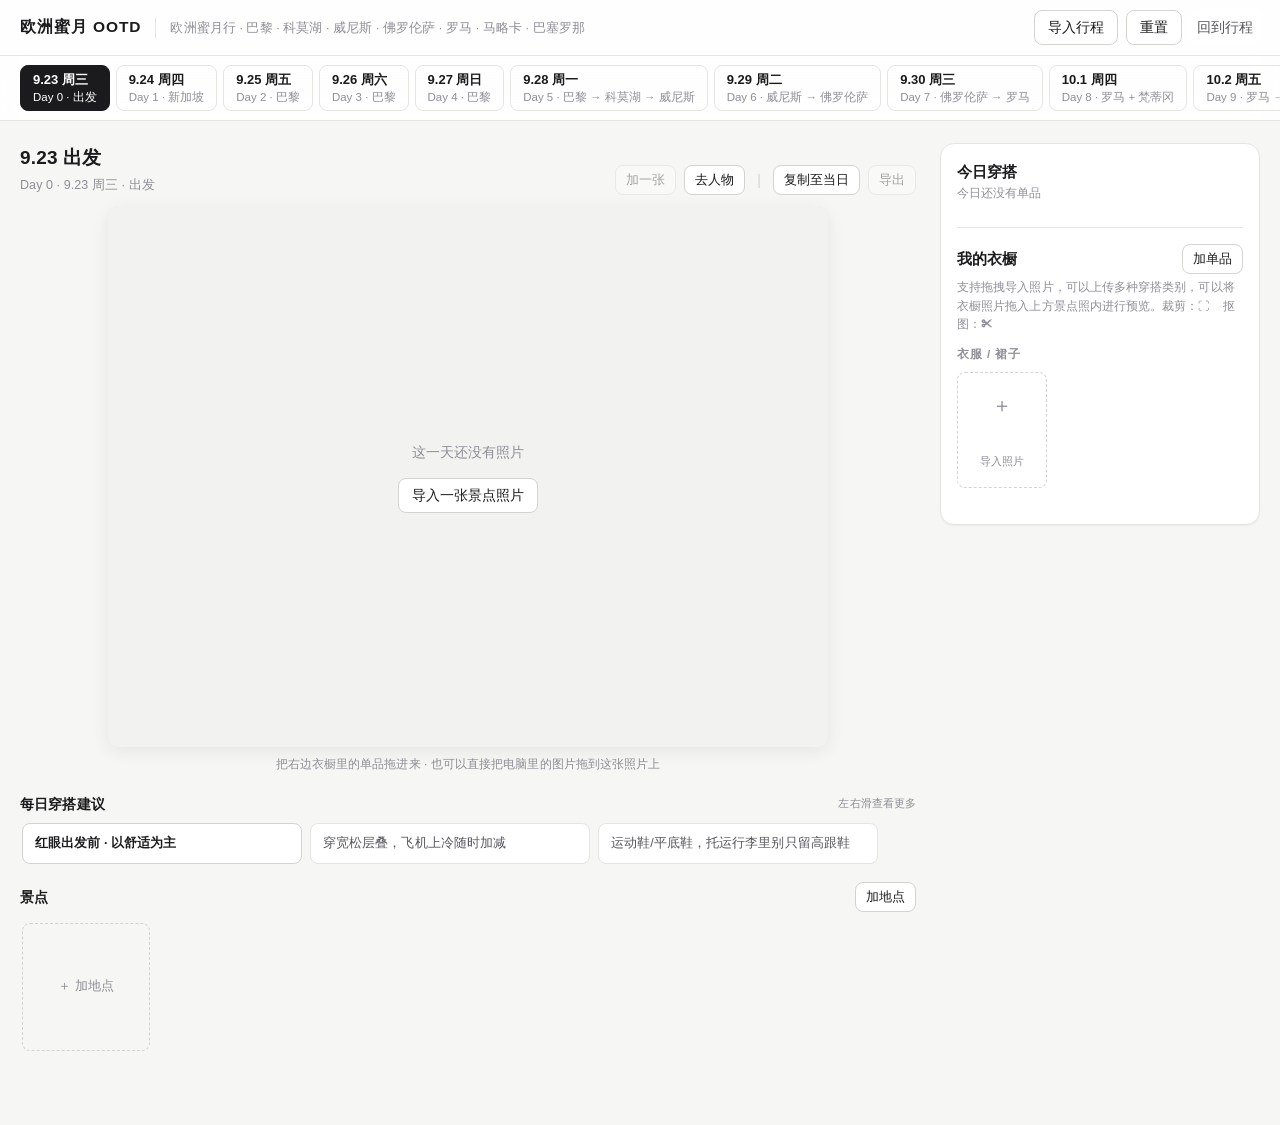
==== trip/dress/index.html @ 1215854f "去掉景点卡片「自己的图」文案 Co-authored-by: Cursor <cursoragent@cursor.com>" ====
<!DOCTYPE html>
<html lang="zh-CN">
<head>
<meta charset="UTF-8" />
<meta name="viewport" content="width=device-width, initial-scale=1.0, viewport-fit=cover" />
<title>欧洲蜜月 OOTD · 把衣服搭到景点照片上</title>
<meta name="description" content="欧洲蜜月行程 OOTD：把衣橱单品拖到景点照片上预览成片，支持裁剪与抠图。" />
<!-- ?v= 是给浏览器看的版本号：改了样式或脚本就把它 +1，免得用户拿到缓存里的旧文件 -->
<link rel="stylesheet" href="styles.css?v=50" />
</head>
<body class="has-fixed-chrome">

<header class="topbar">
  <a class="brand" href="../">
    <span class="brand-text">欧洲蜜月 OOTD</span>
  </a>
  <p class="brand-sub" id="trip-title">欧洲蜜月行</p>
  <div class="top-actions">
    <button class="btn" id="btn-import" type="button">导入行程</button>
    <button class="btn" id="btn-reset" type="button">重置</button>
    <a class="btn btn-link" href="../">回到行程</a>
  </div>
</header>

<nav class="daystrip" id="daystrip" aria-label="选择日期"></nav>
<div class="day-weather" id="day-weather" hidden aria-live="polite"></div>

<main class="workbench">
  <!-- 手机端占位：主图 fixed 后把「每日穿搭建议」及以下顶到正确起点 -->
  <div class="stage-spacer" id="stage-spacer" aria-hidden="true"></div>

  <section class="stage-panel">
    <div class="stage-head">
      <div>
        <h2 id="stage-title">选一张景点照片</h2>
        <p class="stage-sub" id="stage-sub"></p>
      </div>
      <div class="stage-head-btns">
        <div class="stage-btn-group" aria-label="背景照片">
          <button class="btn btn-sm" id="btn-replace-bg" type="button">换背景</button>
          <button class="btn btn-sm" id="btn-desperson" type="button" title="对今日全部景点照片粗略去人物">去人物</button>
          <button class="btn btn-sm" id="btn-restore-bg" type="button" hidden>恢复原图</button>
        </div>
        <span class="stage-btn-sep" role="separator" aria-hidden="true">|</span>
        <div class="stage-btn-group" aria-label="穿搭与导出">
          <button class="btn btn-sm" id="btn-copy-day" type="button" title="把当前照片上的单品位置，复制到今日其余景点">复制至当日</button>
          <button class="btn btn-sm" id="btn-export" type="button">导出</button>
        </div>
      </div>
    </div>

    <div class="stage-wrap">
      <div class="stage" id="stage" tabindex="0">
        <img class="stage-bg" id="stage-bg" alt="景点照片" />
        <div class="stage-empty" id="stage-empty">
          <p id="stage-empty-t">这一天还没有照片</p>
          <button class="btn" id="btn-empty-add" type="button">导入一张景点照片</button>
        </div>
      </div>
      <p class="stage-hint" id="stage-hint">把右边衣橱里的单品拖进来 · 也可以直接把电脑里的图片拖到这张照片上</p>
    </div>

    <div class="layerbar" id="layerbar" hidden></div>
  </section>

  <section class="rail-panel">
    <div class="outfit-rail" id="outfit-rail" hidden>
      <div class="rail-head">
        <h3>每日穿搭建议</h3>
        <span class="outfit-rail-hint">左右滑查看更多</span>
      </div>
      <div class="outfit-tip-track" id="outfit-tip"></div>
    </div>
    <div class="rail">
      <div class="rail-head">
        <h3>景点</h3>
        <button class="btn btn-sm" id="btn-add-spot" type="button">加地点</button>
      </div>
      <div class="rail-track" id="spot-rail"></div>
    </div>
  </section>

  <!-- ---------------------------------------------------------- 右：衣橱 -->
  <aside class="wardrobe">
    <div class="wd-head">
      <h3>今日穿搭</h3>
    </div>
    <div class="daylook" id="day-summary"></div>

    <div class="wd-head wd-head-2">
      <h3>我的衣橱</h3>
      <button class="btn btn-sm" id="btn-add-piece" type="button">加单品</button>
    </div>
    <p class="wd-note">支持拖拽导入照片，可以上传多种穿搭类别，可以将衣橱照片拖入上方景点照内进行预览。裁剪：⛶　抠图：✂</p>
    <div class="wd-cats" id="wd-cats"></div>
  </aside>

</main>

<!-- 通用弹窗 -->
<div class="modal" id="modal" hidden>
  <div class="modal-card" id="modal-card"></div>
</div>

<!-- 拖拽时跟随手指的影子 -->
<img class="dragghost" id="dragghost" alt="" hidden />

<div class="toast" id="toast" hidden></div>

<input type="file" id="filepick" accept="image/*" multiple hidden />

<script src="../data/trip-data.js?v=6"></script>
<script src="app.js?v=51"></script>
</body>
</html>
---- trip/dress/styles.css ----
/* ===================================================================
   欧洲蜜月 OOTD —— 极简：中性灰白、细线条、照片当主角
   =================================================================== */

:root {
  --bg: #f6f6f4;
  --surface: #ffffff;
  --surface-2: #f2f2f0;
  --surface-3: #e8e8e5;

  --ink: #1b1b1d;
  --ink-2: #56565c;
  --ink-3: #8e8e96;

  --line: #e4e4e1;
  --line-2: #d3d3cf;

  --accent: #1b1b1d;          /* 主按钮就用深墨色，不另加彩色 */
  --focus: #4a6c8c;           /* 拖放落点提示 */
  --focus-soft: #eaf0f5;
  --danger: #a8483c;

  --r: 10px;
  --r-sm: 8px;
  --r-lg: 14px;

  --sh-1: 0 1px 2px rgba(20, 20, 20, .05);
  --sh-2: 0 4px 18px rgba(20, 20, 20, .07);

  --sans: -apple-system, BlinkMacSystemFont, "PingFang SC", "HarmonyOS Sans SC",
          "Noto Sans SC", "Source Han Sans SC", "Microsoft YaHei",
          "Helvetica Neue", Arial, sans-serif;

  --topbar-h: 56px;
}

* { box-sizing: border-box; }

html, body { height: 100%; }

body {
  margin: 0;
  color: var(--ink);
  font-family: var(--sans);
  font-size: 15px;
  line-height: 1.6;
  letter-spacing: .005em;
  -webkit-font-smoothing: antialiased;
  background: var(--bg);
  overscroll-behavior-y: none;
}

/* 下面好几个块自带 display，会盖掉浏览器给 hidden 的 display:none */
[hidden] { display: none !important; }

img { max-width: 100%; display: block; }

/* 图片默认可以被浏览器自己拖走，那会打断我们自己的拖拽，这里全部关掉 */
.piece img, .dl-item img, .spot-thumb, .stage-bg, .layer img, .dragghost, .ap-thumbs img {
  -webkit-user-drag: none;
  user-select: none;
}
/* iOS 长按图片会弹「存储图片」菜单，把长按拖拽打断 */
.piece, .dl-item, .spot, .layer {
  user-select: none;
  -webkit-touch-callout: none;
}
h2, h3, h4 { margin: 0; font-weight: 600; letter-spacing: .01em; }
p { margin: 0; }

/* ------------------------------------------------------------- buttons */
.btn {
  font: inherit;
  font-size: 13.5px;
  color: var(--ink);
  background: var(--surface);
  border: 1px solid var(--line-2);
  border-radius: var(--r-sm);
  padding: 6px 13px;
  cursor: pointer;
  white-space: nowrap;
  text-decoration: none;
  transition: background .14s, border-color .14s, color .14s;
}
.btn:hover { background: var(--surface-2); }
.btn:active { background: var(--surface-3); }
.btn-sm { font-size: 12.5px; padding: 4px 10px; }
.btn-go { background: var(--accent); border-color: var(--accent); color: #fff; }
.btn-go:hover { background: #313135; border-color: #313135; }
.btn-danger { color: var(--danger); }
.btn-link { border-color: transparent; color: var(--ink-2); padding-left: 6px; padding-right: 6px; }
.btn-link:hover { color: var(--ink); background: transparent; }
.btn[disabled] { opacity: .38; pointer-events: none; }

/* -------------------------------------------------------------- topbar */
.has-fixed-chrome { padding-top: var(--chrome-h, 110px); }

.topbar {
  position: fixed; top: 0; left: 0; right: 0; z-index: 40;
  height: var(--topbar-h);
  display: flex; align-items: center; gap: 14px;
  padding: 0 20px;
  background: rgba(255, 255, 255, .88);
  backdrop-filter: saturate(180%) blur(12px);
  border-bottom: 1px solid var(--line);
}
.brand { display: flex; align-items: center; gap: 7px; text-decoration: none; color: inherit; }
.brand-text { font-size: 15.5px; font-weight: 600; letter-spacing: .06em; }
.brand-sub {
  font-size: 12.5px; color: var(--ink-3);
  border-left: 1px solid var(--line); padding-left: 14px;
  overflow: hidden; text-overflow: ellipsis; white-space: nowrap;
}
.top-actions { margin-left: auto; display: flex; gap: 8px; align-items: center; }

/* ------------------------------------------------------------ daystrip */
.daystrip {
  position: fixed;
  top: var(--topbar-h);
  left: 0; right: 0;
  z-index: 30;
  display: flex; gap: 6px;
  padding: 9px 20px;
  overflow-x: auto;
  background: rgba(255, 255, 255, .9);
  backdrop-filter: blur(12px);
  border-bottom: 1px solid var(--line);
  scrollbar-width: thin;
}

.day-weather {
  position: fixed;
  top: calc(var(--topbar-h) + var(--daystrip-h, 52px));
  left: 0; right: 0;
  z-index: 29;
  display: flex;
  align-items: center;
  flex-wrap: wrap;
  gap: 6px 10px;
  padding: 6px 20px;
  font-size: 12.5px;
  color: var(--ink-2);
  background: rgba(246, 246, 244, .96);
  backdrop-filter: blur(10px);
  border-bottom: 1px solid var(--line);
}
.dwx-icon { font-size: 1.05rem; line-height: 1; }
.dwx-main b { color: var(--ink); font-weight: 700; }
.dwx-tag {
  font-size: 10.5px;
  font-weight: 600;
  letter-spacing: .04em;
  color: var(--ink-3);
  border: 1px solid var(--line);
  border-radius: 999px;
  padding: 1px 7px;
}
.dwx-hint {
  flex: 1 1 100%;
  font-size: 11.5px;
  color: var(--ink-3);
  line-height: 1.45;
}
.daychip {
  flex: none;
  font: inherit; font-size: 12.5px; line-height: 1.35;
  text-align: left; cursor: pointer;
  padding: 5px 12px;
  background: transparent;
  border: 1px solid var(--line);
  border-radius: var(--r-sm);
  color: var(--ink-2);
  transition: background .14s, border-color .14s, color .14s;
}
.daychip:hover { background: var(--surface-2); }
.daychip b { display: block; font-size: 13px; font-weight: 600; color: var(--ink); }
.daychip .dc-city { font-size: 11.5px; color: var(--ink-3); }
.daychip.on { background: var(--accent); border-color: var(--accent); color: rgba(255,255,255,.7); }
.daychip.on b, .daychip.on .dc-city { color: #fff; }
.daychip .dc-dot {
  display: inline-block; width: 5px; height: 5px; border-radius: 50%;
  background: currentColor; margin-left: 6px; vertical-align: 2px; opacity: .8;
}

/* ----------------------------------------------------------- workbench */
.workbench {
  display: grid;
  grid-template-columns: minmax(0, 1fr) 320px;
  gap: 18px 24px;
  max-width: 1360px;
  margin: 0 auto;
  padding: 22px 20px 64px;
  align-items: start;
}
.stage-spacer { display: none; }
.stage-panel { grid-column: 1; grid-row: 1; }
.rail-panel  { grid-column: 1; grid-row: 2; }
.wardrobe    { grid-column: 2; grid-row: 1 / span 2; }

/* --------------------------------------------------------------- stage */
.stage-panel, .rail-panel { min-width: 0; display: flex; flex-direction: column; gap: 12px; }

.stage-head { display: flex; align-items: flex-end; gap: 12px; flex-wrap: wrap; }
.stage-head h2 { font-size: 19px; }
.stage-sub { font-size: 12.5px; color: var(--ink-3); margin-top: 2px; }
.stage-head-btns {
  margin-left: auto;
  display: flex;
  align-items: center;
  gap: 10px;
  flex-wrap: wrap;
}
.stage-btn-group {
  display: flex;
  align-items: center;
  flex-wrap: wrap;
  gap: 8px;
}
.stage-btn-sep {
  color: var(--line-2);
  font-size: 14px;
  font-weight: 300;
  line-height: 1;
  user-select: none;
  padding: 0 2px;
}

.stage-wrap { display: flex; flex-direction: column; gap: 8px; }

.stage {
  /* --ar 由 JS 按照片真实比例设置，宽高同时受 --maxh 和容器宽度约束，
     这样 object-fit: cover 不会裁掉画面，导出的图和看到的一模一样 */
  --ar: 1.3333;
  --maxh: 60vh;
  position: relative;
  width: calc(var(--maxh) * var(--ar));
  max-width: 100%;
  aspect-ratio: var(--ar);
  margin: 0 auto;
  background: var(--surface-3);
  border-radius: var(--r);
  box-shadow: var(--sh-2);
  overflow: hidden;
  touch-action: pan-x pan-y;
  outline: none;
}
.stage.drop-on { box-shadow: 0 0 0 2px var(--focus), var(--sh-2); }
.stage-bg { width: 100%; height: 100%; object-fit: cover; user-select: none; -webkit-user-drag: none; }
.stage-empty {
  position: absolute; inset: 0;
  display: flex; flex-direction: column; align-items: center; justify-content: center; gap: 14px;
  color: var(--ink-3); font-size: 14px; text-align: center; padding: 20px;
  background: var(--surface-2);
}
.stage-hint { font-size: 12px; color: var(--ink-3); text-align: center; }

.outfit-rail { display: flex; flex-direction: column; gap: 6px; }
.outfit-rail-hint {
  margin-left: auto;
  font-size: 11px;
  font-weight: 500;
  color: var(--ink-3);
}
.outfit-tip-track {
  display: flex;
  gap: 8px;
  overflow-x: auto;
  padding: 2px 2px 6px;
  scroll-snap-type: x mandatory;
  -webkit-overflow-scrolling: touch;
  scrollbar-width: thin;
}
.outfit-tip-card {
  flex: none;
  width: min(78vw, 280px);
  scroll-snap-align: start;
  margin: 0;
  padding: 10px 12px;
  background: var(--surface);
  border: 1px solid var(--line);
  border-radius: var(--r-sm);
  font-size: 12.5px;
  line-height: 1.5;
  color: var(--ink-2);
}
.outfit-tip-card p { margin: 0; }
.outfit-tip-card.is-summary {
  color: var(--ink);
  font-weight: 600;
  border-color: var(--line-2);
}
.outfit-tip-card.is-church { color: var(--danger); font-weight: 600; }

/* ------------------------------------------------------------- 图层 */
.layer {
  position: absolute;
  left: 0; top: 0;
  transform-origin: center center;
  cursor: grab;
  touch-action: none;
  filter: drop-shadow(0 8px 14px rgba(0, 0, 0, .35));
}
.layer.sel { outline: 1.5px solid #fff; outline-offset: 2px; }
.layer.dragging { cursor: grabbing; }
.layer img { width: 100%; height: auto; display: block; pointer-events: none; -webkit-user-drag: none; }
.handle {
  position: absolute;
  width: 24px; height: 24px;
  border: 1px solid var(--line-2);
  border-radius: 50%;
  background: var(--surface);
  box-shadow: 0 2px 6px rgba(0, 0, 0, .22);
  display: grid; place-items: center;
  font-size: 11px; color: var(--ink-2);
  cursor: pointer;
  touch-action: none;
}
.h-scale  { right: -12px; bottom: -12px; cursor: nwse-resize; }
.h-rotate { right: -12px; top: -12px; cursor: grab; }
.h-del    { left: -12px; top: -12px; color: var(--danger); font-size: 12px; }
.h-del:hover { background: #fdeceb; border-color: var(--danger); }

/* ------------------------------------------------------------ layerbar */
.layerbar {
  display: flex; align-items: center; gap: 10px; flex-wrap: wrap;
  padding: 9px 13px;
  background: var(--surface);
  border: 1px solid var(--line);
  border-radius: var(--r);
  box-shadow: var(--sh-1);
}
.layerbar .lb-name { font-size: 13px; font-weight: 600; margin-right: 2px; }
.layerbar .lb-group { display: flex; align-items: center; gap: 6px; font-size: 12px; color: var(--ink-3); }
.layerbar input[type=range] { width: 88px; accent-color: var(--ink); }

/* ----------------------------------------------------------- spot rail */
.rail { display: flex; flex-direction: column; gap: 9px; }
.rail-head { display: flex; align-items: center; gap: 12px; }
.rail-head h3 { font-size: 14px; }
.rail-head .btn { margin-left: auto; }
.rail-track {
  display: flex; gap: 10px; overflow-x: auto; padding: 2px 2px 10px;
  scrollbar-width: thin;
}
.spot {
  flex: none; width: 128px;
  background: var(--surface);
  border: 1px solid var(--line);
  border-radius: var(--r-sm);
  overflow: hidden;
  cursor: pointer;
  position: relative;
  transition: border-color .14s, box-shadow .14s;
}
.spot:hover { border-color: var(--line-2); box-shadow: var(--sh-1); }
.spot.on { border-color: var(--accent); box-shadow: 0 0 0 1px var(--accent); }
.spot.drop-on { border-color: var(--focus); box-shadow: 0 0 0 1px var(--focus); }
.spot-thumb { width: 100%; height: 86px; object-fit: cover; background: var(--surface-2); }
.spot-meta { padding: 6px 9px 8px; }
.spot-t {
  font-size: 12px; font-weight: 600; line-height: 1.35;
  overflow: hidden; display: -webkit-box; -webkit-line-clamp: 2; -webkit-box-orient: vertical;
}
.spot-time { font-size: 11px; color: var(--ink-3); }
.spot-badge {
  position: absolute; top: 6px; right: 6px;
  font-size: 10.5px; line-height: 17px; padding: 0 7px;
  color: #fff; background: rgba(27, 27, 29, .72); border-radius: 999px;
}
.spot-x {
  position: absolute; top: 6px; left: 6px;
  width: 20px; height: 20px; border-radius: 50%;
  border: none; background: rgba(27, 27, 29, .62); color: #fff;
  font-size: 11px; line-height: 1; cursor: pointer; display: none; padding: 0;
}
.spot-x:hover { background: var(--danger); }
.spot:hover .spot-x { display: block; }
/* 触屏没有 hover，删除按钮得一直露着 */
@media (hover: none), (max-width: 940px) { .spot-x { display: block; } }

/* 删掉照片但行程还在的地点 */
.spot.blank { border-style: dashed; }
.spot-blank {
  height: 86px;
  display: grid; place-items: center;
  background: var(--surface-2);
  color: var(--ink-3); font-size: 12px; text-align: center; line-height: 1.35;
}
.spot.blank:hover .spot-blank { color: var(--ink); }
.spot-add {
  flex: none; width: 128px; min-height: 128px;
  display: grid; place-items: center;
  border: 1px dashed var(--line-2); border-radius: var(--r-sm);
  background: transparent; color: var(--ink-3); font: inherit; font-size: 12.5px;
  line-height: 1.5; cursor: pointer;
  transition: background .14s, border-color .14s, color .14s;
}
.spot-add:hover { background: var(--surface-2); color: var(--ink-2); }
.spot-add.drop-on { border-color: var(--focus); background: var(--focus-soft); color: var(--ink-2); }
.rail-note { font-size: 11.5px; color: var(--ink-3); }

/* ------------------------------------------------------------- tipcard */
.tipcard {
  background: var(--surface);
  border: 1px solid var(--line);
  border-radius: var(--r);
  padding: 12px 15px;
  font-size: 13px;
  color: var(--ink-2);
}
.tipcard h4 { margin: 0 0 5px; font-size: 13px; color: var(--ink); }
.tipcard ul { margin: 0; padding-left: 17px; }
.tipcard li { margin: 1px 0; }

/* ------------------------------------------------------------ wardrobe */
.wardrobe {
  position: sticky; top: var(--chrome-h, 110px);
  max-height: calc(100vh - var(--chrome-h, 110px) - 16px);
  overflow-y: auto;
  background: var(--surface);
  border: 1px solid var(--line);
  border-radius: var(--r-lg);
  box-shadow: var(--sh-1);
  padding: 16px 16px 20px;
  scrollbar-width: thin;
}
.wd-head { display: flex; align-items: center; gap: 8px; }
.wd-head h3 { font-size: 15px; }
.wd-head .btn { margin-left: auto; }
.wd-head-2 { margin-top: 24px; padding-top: 16px; border-top: 1px solid var(--line); }
.wd-note { font-size: 11.5px; color: var(--ink-3); margin: 4px 0 12px; line-height: 1.6; }
.wd-note b { font-weight: 600; color: var(--ink-2); }

.cat { margin-bottom: 16px; }
.cat-head {
  display: flex; align-items: center; gap: 6px;
  font-size: 11.5px; font-weight: 600; color: var(--ink-3);
  letter-spacing: .08em; text-transform: uppercase;
  margin-bottom: 8px;
}
.cat-head .cat-del {
  margin-left: auto; border: none; background: none; font: inherit;
  font-size: 11px; letter-spacing: 0; text-transform: none;
  color: var(--ink-3); cursor: pointer; padding: 0;
}
.cat-head .cat-del:hover { color: var(--danger); }
.grid {
  display: grid;
  grid-template-columns: repeat(auto-fill, minmax(78px, 1fr));
  gap: 8px;
}
.piece {
  position: relative;
  border: 1px solid var(--line);
  border-radius: var(--r-sm);
  background: var(--surface);
  overflow: hidden;
  cursor: grab;
  touch-action: pan-y;   /* 竖滑照样翻页，长按才开始拖 */
  transition: border-color .14s, box-shadow .14s;
}
.piece:hover { border-color: var(--line-2); box-shadow: var(--sh-1); }
.piece img {
  width: 100%; height: 94px; object-fit: contain;
  background: repeating-conic-gradient(#f1f1ef 0% 25%, #fafafa 0% 50%) 50% / 14px 14px;
}
.piece-n {
  font-size: 11px; color: var(--ink-2); padding: 3px 6px 5px; line-height: 1.3;
  text-align: center; overflow: hidden; text-overflow: ellipsis; white-space: nowrap;
}
/* 四个小按钮排成 2×2，单品格子只有 78px 宽，一排放不下 */
.piece-tools {
  position: absolute; top: 4px; right: 4px;
  display: grid; grid-template-columns: repeat(2, 20px); gap: 4px;
  opacity: 0; transition: opacity .14s;
}
.piece:hover .piece-tools { opacity: 1; }
/* 触屏没有 hover，按钮得一直露着（窄屏也算，有些浏览器的 hover 判断不准） */
@media (hover: none), (max-width: 940px) { .piece-tools { opacity: 1; } }
.piece-tools button {
  width: 20px; height: 20px; border-radius: 50%; border: none; padding: 0;
  background: rgba(27, 27, 29, .62); color: #fff;
  font-size: 10.5px; line-height: 1; cursor: pointer;
}
.piece-tools button:hover { background: var(--ink); }
.piece.inday { border-color: var(--accent); box-shadow: 0 0 0 1px var(--accent); }
.piece-add {
  display: grid; place-items: center;
  min-height: 116px;
  border: 1px dashed var(--line-2); border-radius: var(--r-sm);
  background: transparent; color: var(--ink-3); font: inherit; font-size: 20px; cursor: pointer;
  transition: background .14s, color .14s;
}
.piece-add span { display: block; font-size: 11px; }
.piece-add:hover { background: var(--surface-2); color: var(--ink-2); }

.daylook { display: flex; gap: 8px; flex-wrap: wrap; }
.dl-item {
  position: relative; width: 64px;
  border: 1px solid var(--line); border-radius: var(--r-sm); overflow: hidden;
  background: var(--surface);
  cursor: grab; touch-action: pan-y;
}
.dl-item:hover { border-color: var(--line-2); }
.dl-item img { width: 100%; height: 68px; object-fit: contain; }
.dl-item .dl-x {
  position: absolute; top: 3px; right: 3px; width: 18px; height: 18px;
  border-radius: 50%; border: none; background: rgba(27, 27, 29, .62); color: #fff;
  font-size: 10px; line-height: 1; cursor: pointer; padding: 0;
}
.dl-item .dl-x:hover { background: var(--danger); }
.daylook .empty { font-size: 12px; color: var(--ink-3); }
.wd-note-tight { margin-top: -4px; margin-bottom: 10px; }

/* --------------------------------------------------------------- modal */
.modal {
  position: fixed; inset: 0; z-index: 80;
  display: grid; place-items: center;
  background: rgba(20, 20, 22, .4);
  padding: 18px;
  backdrop-filter: blur(3px);
}
.modal-card {
  width: min(540px, 100%);
  max-height: 86vh; overflow-y: auto;
  background: var(--surface);
  border-radius: var(--r-lg);
  box-shadow: 0 24px 60px rgba(0, 0, 0, .22);
  padding: 22px 24px;
}
.modal-card h3 { font-size: 17px; margin-bottom: 5px; }
.modal-card .m-note { font-size: 12.5px; color: var(--ink-3); line-height: 1.65; margin-bottom: 14px; }
.modal-card label {
  display: block; font-size: 11.5px; font-weight: 600; color: var(--ink-3);
  letter-spacing: .06em; text-transform: uppercase; margin: 14px 0 5px;
}
.modal-card input[type=text], .modal-card textarea {
  width: 100%; font: inherit; font-size: 13.5px; color: var(--ink);
  background: var(--surface); border: 1px solid var(--line-2); border-radius: var(--r-sm);
  padding: 8px 11px;
}
.modal-card input[type=text]:focus, .modal-card textarea:focus {
  outline: none; border-color: var(--ink-3);
}
.modal-card textarea { min-height: 180px; resize: vertical; line-height: 1.6; }
.modal-card pre {
  background: var(--surface-2); border-radius: var(--r-sm);
  padding: 10px 12px; font-size: 11.5px; color: var(--ink-2);
  overflow-x: auto; margin: 8px 0 0; line-height: 1.6;
}

/* ------------------------------------------------------------ 裁剪弹窗 */
.cropwrap { display: flex; justify-content: center; margin: 8px 0 2px; }
.cropbox {
  position: relative; display: inline-block; line-height: 0;
  overflow: hidden;                      /* 挡住裁剪框那个超大扩散阴影 */
  border-radius: var(--r-sm);
  background: repeating-conic-gradient(#f1f1ef 0% 25%, #fafafa 0% 50%) 50% / 16px 16px;
  touch-action: none;
}
.cropbox img {
  display: block; max-width: 100%; max-height: 46vh;
  -webkit-user-drag: none; user-select: none; -webkit-touch-callout: none;
}
.crop-rect {
  position: absolute;
  border: 1px solid #fff;
  box-shadow: 0 0 0 9999px rgba(20, 20, 22, .5);   /* 框外面自动变暗 */
  cursor: move;
  touch-action: none;
}
.cr-h {
  position: absolute; width: 20px; height: 20px;
  background: #fff; border: 1px solid var(--line-2); border-radius: 50%;
  box-shadow: 0 1px 4px rgba(0, 0, 0, .25);
  touch-action: none;
}
.cr-h[data-h=nw] { left: -10px; top: -10px; cursor: nwse-resize; }
.cr-h[data-h=ne] { right: -10px; top: -10px; cursor: nesw-resize; }
.cr-h[data-h=sw] { left: -10px; bottom: -10px; cursor: nesw-resize; }
.cr-h[data-h=se] { right: -10px; bottom: -10px; cursor: nwse-resize; }

.m-actions { display: flex; gap: 9px; margin-top: 20px; flex-wrap: wrap; }
.m-actions .spacer { margin-left: auto; }
.chiprow { display: flex; flex-wrap: wrap; gap: 7px; margin-top: 6px; }
.chiprow button {
  font: inherit; font-size: 12.5px; padding: 5px 13px; cursor: pointer;
  color: var(--ink-2);
  background: var(--surface); border: 1px solid var(--line-2); border-radius: 999px;
  transition: background .14s, border-color .14s, color .14s;
}
.chiprow button:hover { background: var(--surface-2); color: var(--ink); }
.chiprow button.on { background: var(--accent); border-color: var(--accent); color: #fff; }

.dropzone {
  margin-top: 4px;
  padding: 26px 16px;
  text-align: center;
  cursor: pointer;
  color: var(--ink-3);
  font-size: 13px;
  background: var(--surface-2);
  border: 1px dashed var(--line-2);
  border-radius: var(--r);
  transition: background .14s, border-color .14s, color .14s;
}
.dropzone:hover { border-color: var(--ink-3); color: var(--ink-2); }
.dropzone.on { border-color: var(--focus); background: var(--focus-soft); color: var(--ink-2); }
.ap-thumbs { display: flex; flex-wrap: wrap; gap: 8px; justify-content: center; margin-top: 12px; }
.ap-thumbs img {
  width: 54px; height: 64px; object-fit: contain;
  background: var(--surface); border: 1px solid var(--line); border-radius: var(--r-sm);
  cursor: pointer;
}
.ap-thumbs img:hover { border-color: var(--danger); }

/* 拖图片进衣橱时的落点提示 */
.wardrobe.drop-on { box-shadow: 0 0 0 2px var(--focus); }
.cat.drop-on { box-shadow: 0 0 0 2px var(--focus); border-radius: var(--r-sm); }

/* ------------------------------------------------------- ghost & toast */
.dragghost {
  position: fixed; z-index: 90; pointer-events: none;
  width: 86px; height: auto; opacity: .9;
  transform: translate(-50%, -50%);
  filter: drop-shadow(0 6px 12px rgba(0, 0, 0, .3));
}
.toast {
  position: fixed; left: 50%; bottom: 28px; transform: translateX(-50%);
  z-index: 95;
  background: rgba(27, 27, 29, .94); color: #fff;
  padding: 9px 18px; border-radius: 999px; font-size: 13.5px;
  box-shadow: 0 8px 24px rgba(0, 0, 0, .2);
}

/* -------------------------------------------------------------- mobile */
@media (max-width: 940px) {
  .workbench {
    display: flex;
    flex-direction: column;
    padding: 0 14px 50px;
    gap: 14px;
  }
  .stage-spacer {
    display: block;
    flex: none;
    height: var(--stage-fixed-h, 260px);
  }
  .stage-panel, .rail-panel, .wardrobe { width: 100%; }
  .wardrobe { position: static; max-height: none; }
  .brand-sub { display: none; }
  .top-actions .btn-link { display: none; }

  /* 主图 + 工具条固定；从「每日穿搭建议」起随页滚动，可被主图盖住 */
  .stage-panel {
    position: fixed;
    top: var(--chrome-h);
    left: 0;
    right: 0;
    z-index: 25;
    gap: 6px;
    margin: 0;
    padding: 6px 14px 8px;
    background: var(--bg);
    border-bottom: 1px solid var(--line);
    box-shadow: 0 6px 16px rgba(20, 20, 20, .08);
  }
  .stage { --maxh: 34vh; }
  .day-weather { padding: 6px 14px; }
  .stage-head h2 { font-size: 16px; }
  .stage-sub { display: none; }
  .stage-hint { display: none; }
  .layerbar { padding: 7px 9px; gap: 8px; }
  .stage-head-btns { gap: 8px; }
  .stage-btn-group { gap: 6px; }
  .stage-btn-sep { font-size: 12px; opacity: .85; }
  .stage-head-btns .btn-sm { font-size: 11.5px; padding: 3px 8px; }
}
@media (max-width: 560px) {
  .topbar { padding: 0 14px; gap: 10px; }
  .daystrip { padding: 8px 14px; }
  .btn { font-size: 13px; padding: 5px 11px; }
}
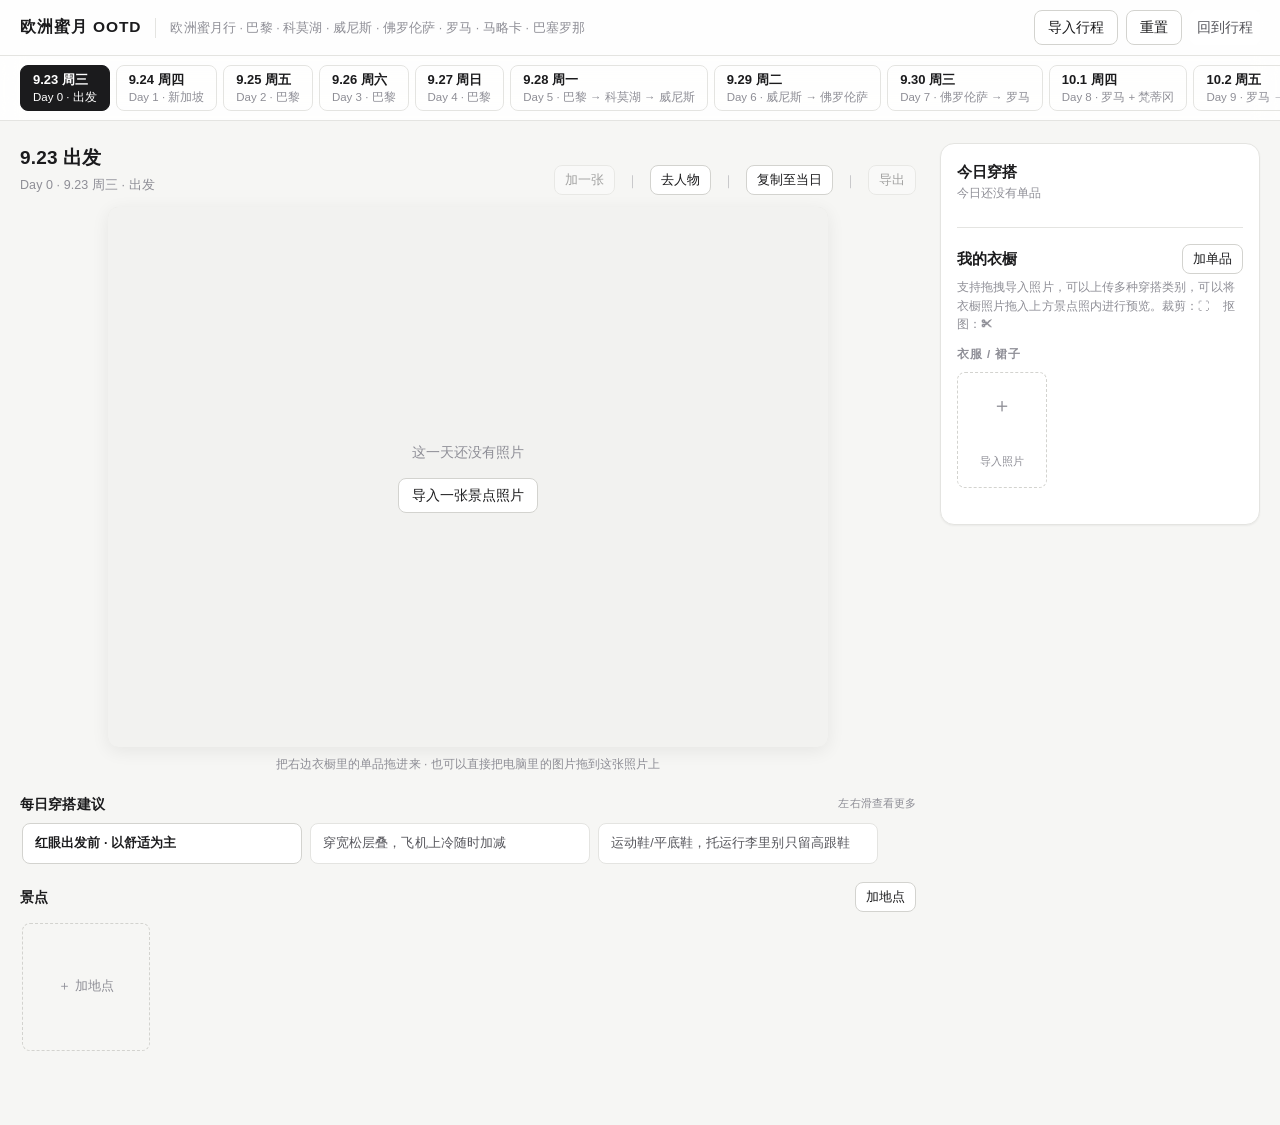
==== commit 9657056e: "主图工具栏按 换背景｜去人物组｜复制｜导出 分隔 Co-authored-by: Cursor <cursoragent@cursor.com>" ====
--- a/trip/dress/index.html
+++ b/trip/dress/index.html
@@ -36,16 +36,16 @@
         <p class="stage-sub" id="stage-sub"></p>
       </div>
       <div class="stage-head-btns">
-        <div class="stage-btn-group" aria-label="背景照片">
-          <button class="btn btn-sm" id="btn-replace-bg" type="button">换背景</button>
+        <button class="btn btn-sm" id="btn-replace-bg" type="button">换背景</button>
+        <span class="stage-btn-sep" role="separator" aria-hidden="true">｜</span>
+        <div class="stage-btn-group">
           <button class="btn btn-sm" id="btn-desperson" type="button" title="对今日全部景点照片粗略去人物">去人物</button>
           <button class="btn btn-sm" id="btn-restore-bg" type="button" hidden>恢复原图</button>
         </div>
-        <span class="stage-btn-sep" role="separator" aria-hidden="true">|</span>
-        <div class="stage-btn-group" aria-label="穿搭与导出">
-          <button class="btn btn-sm" id="btn-copy-day" type="button" title="把当前照片上的单品位置，复制到今日其余景点">复制至当日</button>
-          <button class="btn btn-sm" id="btn-export" type="button">导出</button>
-        </div>
+        <span class="stage-btn-sep" role="separator" aria-hidden="true">｜</span>
+        <button class="btn btn-sm" id="btn-copy-day" type="button" title="把当前照片上的单品位置，复制到今日其余景点">复制至当日</button>
+        <span class="stage-btn-sep" role="separator" aria-hidden="true">｜</span>
+        <button class="btn btn-sm" id="btn-export" type="button">导出</button>
       </div>
     </div>
 
@@ -110,6 +110,6 @@
 <input type="file" id="filepick" accept="image/*" multiple hidden />
 
 <script src="../data/trip-data.js?v=6"></script>
-<script src="app.js?v=51"></script>
+<script src="app.js?v=52"></script>
 </body>
 </html>
--- a/trip/dress/styles.css
+++ b/trip/dress/styles.css
@@ -214,15 +214,16 @@
   display: flex;
   align-items: center;
   flex-wrap: wrap;
-  gap: 8px;
+  gap: 6px;
 }
 .stage-btn-sep {
-  color: var(--line-2);
-  font-size: 14px;
-  font-weight: 300;
+  color: var(--ink-3);
+  font-size: 13px;
+  font-weight: 400;
   line-height: 1;
   user-select: none;
-  padding: 0 2px;
+  padding: 0 1px;
+  opacity: .55;
 }
 
 .stage-wrap { display: flex; flex-direction: column; gap: 8px; }
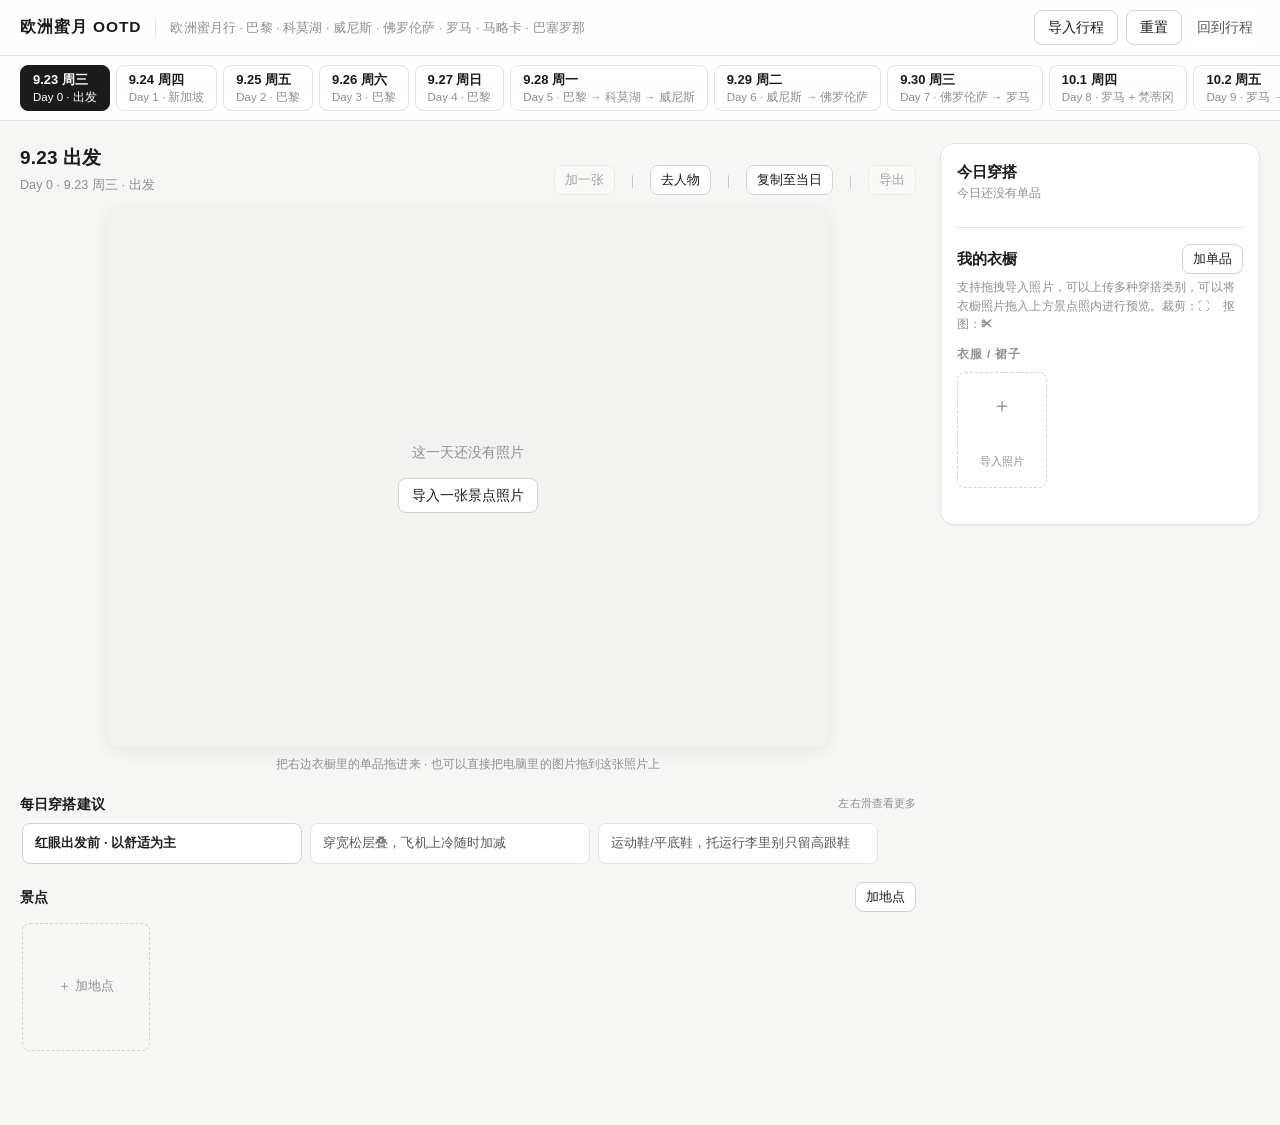
==== commit b4fbd7d7: "对齐穿搭台 styles 缓存 v52 Co-authored-by: Cursor <cursoragent@cursor.com>" ====
--- a/trip/dress/index.html
+++ b/trip/dress/index.html
@@ -6,7 +6,7 @@
 <title>欧洲蜜月 OOTD · 把衣服搭到景点照片上</title>
 <meta name="description" content="欧洲蜜月行程 OOTD：把衣橱单品拖到景点照片上预览成片，支持裁剪与抠图。" />
 <!-- ?v= 是给浏览器看的版本号：改了样式或脚本就把它 +1，免得用户拿到缓存里的旧文件 -->
-<link rel="stylesheet" href="styles.css?v=50" />
+<link rel="stylesheet" href="styles.css?v=52" />
 </head>
 <body class="has-fixed-chrome">
 
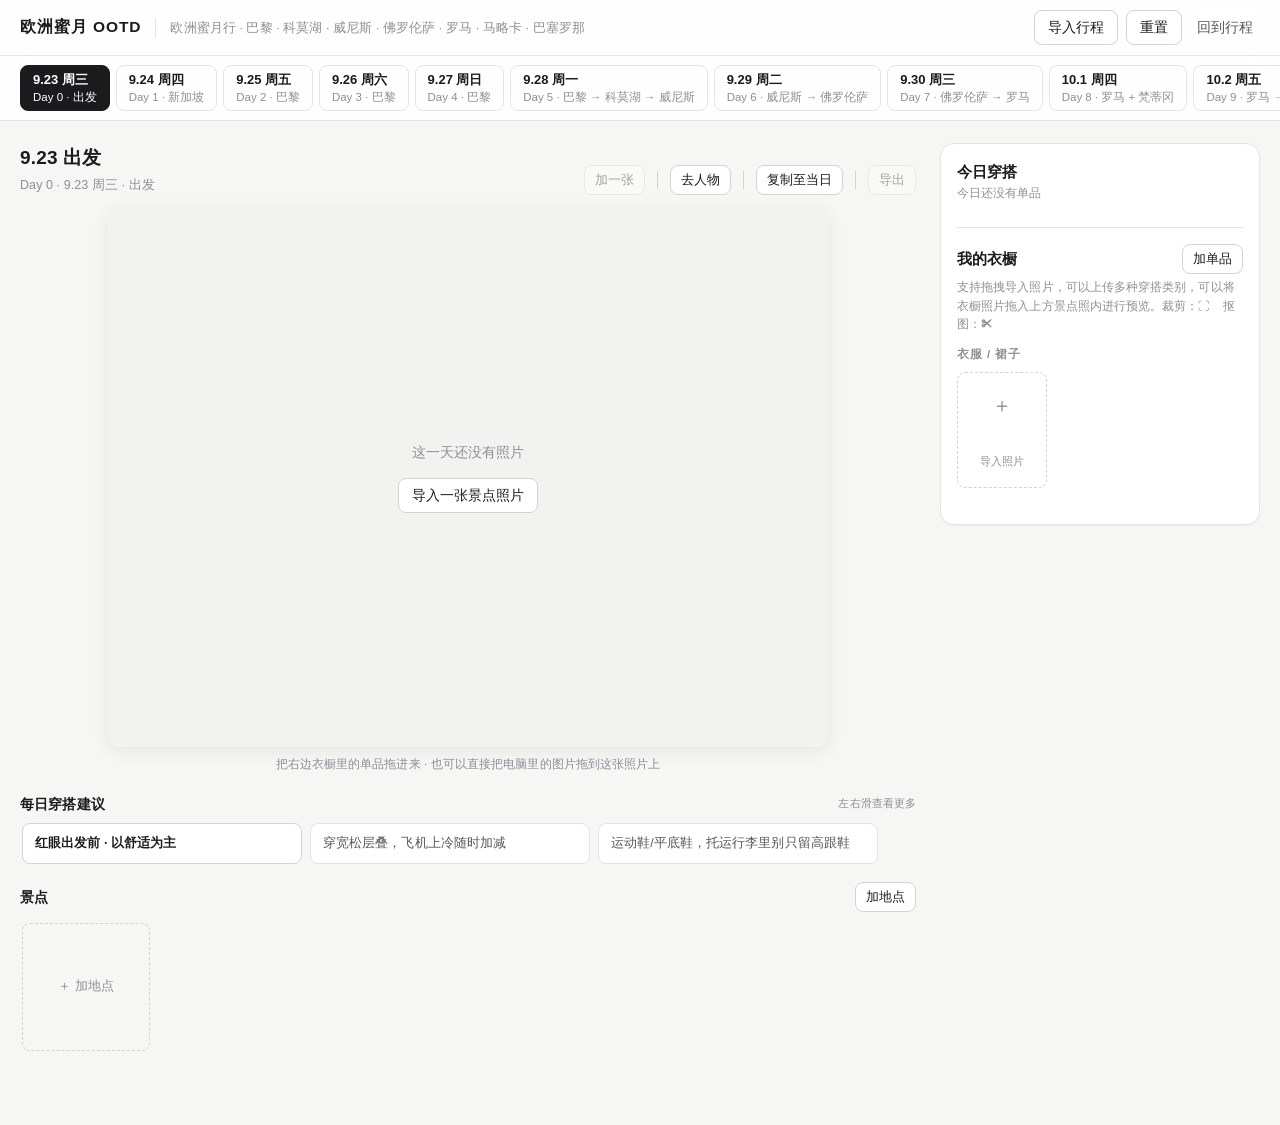
==== commit 65528171: "手机主图工具栏单行横滑，分隔改为细线并缩短文案 标题独占一行，避免按钮折成两行显得乱。  Co-authored-by: Cursor <cursoragent@cursor.com>" ====
--- a/trip/dress/index.html
+++ b/trip/dress/index.html
@@ -6,7 +6,7 @@
 <title>欧洲蜜月 OOTD · 把衣服搭到景点照片上</title>
 <meta name="description" content="欧洲蜜月行程 OOTD：把衣橱单品拖到景点照片上预览成片，支持裁剪与抠图。" />
 <!-- ?v= 是给浏览器看的版本号：改了样式或脚本就把它 +1，免得用户拿到缓存里的旧文件 -->
-<link rel="stylesheet" href="styles.css?v=52" />
+<link rel="stylesheet" href="styles.css?v=53" />
 </head>
 <body class="has-fixed-chrome">
 
@@ -37,14 +37,18 @@
       </div>
       <div class="stage-head-btns">
         <button class="btn btn-sm" id="btn-replace-bg" type="button">换背景</button>
-        <span class="stage-btn-sep" role="separator" aria-hidden="true">｜</span>
+        <span class="stage-btn-sep" role="separator" aria-hidden="true"></span>
         <div class="stage-btn-group">
           <button class="btn btn-sm" id="btn-desperson" type="button" title="对今日全部景点照片粗略去人物">去人物</button>
-          <button class="btn btn-sm" id="btn-restore-bg" type="button" hidden>恢复原图</button>
+          <button class="btn btn-sm" id="btn-restore-bg" type="button" hidden>
+            <span class="lbl-wide">恢复原图</span><span class="lbl-narrow">原图</span>
+          </button>
         </div>
-        <span class="stage-btn-sep" role="separator" aria-hidden="true">｜</span>
-        <button class="btn btn-sm" id="btn-copy-day" type="button" title="把当前照片上的单品位置，复制到今日其余景点">复制至当日</button>
-        <span class="stage-btn-sep" role="separator" aria-hidden="true">｜</span>
+        <span class="stage-btn-sep" role="separator" aria-hidden="true"></span>
+        <button class="btn btn-sm" id="btn-copy-day" type="button" title="把当前照片上的单品位置，复制到今日其余景点">
+          <span class="lbl-wide">复制至当日</span><span class="lbl-narrow">复制</span>
+        </button>
+        <span class="stage-btn-sep" role="separator" aria-hidden="true"></span>
         <button class="btn btn-sm" id="btn-export" type="button">导出</button>
       </div>
     </div>
@@ -110,6 +114,6 @@
 <input type="file" id="filepick" accept="image/*" multiple hidden />
 
 <script src="../data/trip-data.js?v=6"></script>
-<script src="app.js?v=52"></script>
+<script src="app.js?v=53"></script>
 </body>
 </html>
--- a/trip/dress/styles.css
+++ b/trip/dress/styles.css
@@ -217,14 +217,14 @@
   gap: 6px;
 }
 .stage-btn-sep {
-  color: var(--ink-3);
-  font-size: 13px;
-  font-weight: 400;
-  line-height: 1;
-  user-select: none;
-  padding: 0 1px;
-  opacity: .55;
-}
+  flex: none;
+  width: 1px;
+  height: 18px;
+  background: var(--line-2);
+  margin: 0 2px;
+  align-self: center;
+}
+.lbl-narrow { display: none; }
 
 .stage-wrap { display: flex; flex-direction: column; gap: 8px; }
 
@@ -668,14 +668,40 @@
   }
   .stage { --maxh: 34vh; }
   .day-weather { padding: 6px 14px; }
-  .stage-head h2 { font-size: 16px; }
+  .stage-head {
+    flex-direction: column;
+    align-items: stretch;
+    gap: 6px;
+  }
+  .stage-head h2 {
+    font-size: 15px;
+    white-space: nowrap;
+    overflow: hidden;
+    text-overflow: ellipsis;
+  }
   .stage-sub { display: none; }
   .stage-hint { display: none; }
   .layerbar { padding: 7px 9px; gap: 8px; }
-  .stage-head-btns { gap: 8px; }
-  .stage-btn-group { gap: 6px; }
-  .stage-btn-sep { font-size: 12px; opacity: .85; }
-  .stage-head-btns .btn-sm { font-size: 11.5px; padding: 3px 8px; }
+  .stage-head-btns {
+    margin-left: 0;
+    flex-wrap: nowrap;
+    overflow-x: auto;
+    width: 100%;
+    gap: 6px;
+    padding: 1px 0 3px;
+    -webkit-overflow-scrolling: touch;
+    scrollbar-width: none;
+  }
+  .stage-head-btns::-webkit-scrollbar { display: none; }
+  .stage-btn-group { flex-wrap: nowrap; flex: none; gap: 6px; }
+  .stage-head-btns .btn-sm {
+    flex: none;
+    white-space: nowrap;
+    font-size: 12px;
+    padding: 4px 9px;
+  }
+  .lbl-wide { display: none; }
+  .lbl-narrow { display: inline; }
 }
 @media (max-width: 560px) {
   .topbar { padding: 0 14px; gap: 10px; }
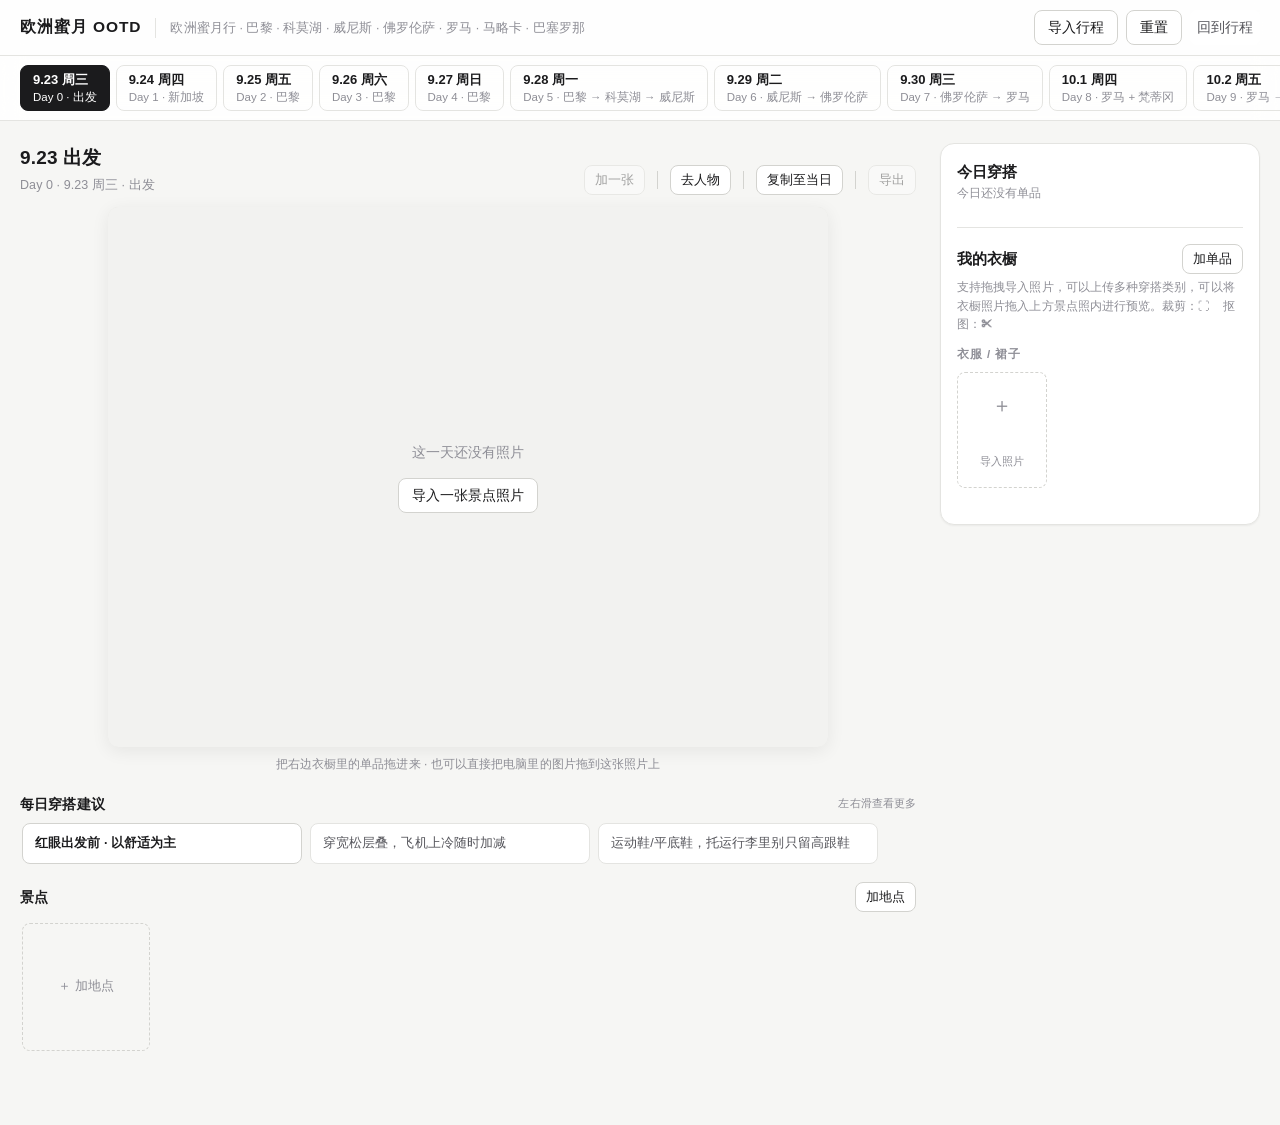
==== commit f7d5f02b: "Bump 静态资源 v54 / v40，便于强刷拉取最新 Co-authored-by: Cursor <cursoragent@cursor.com>" ====
--- a/trip/dress/index.html
+++ b/trip/dress/index.html
@@ -6,7 +6,7 @@
 <title>欧洲蜜月 OOTD · 把衣服搭到景点照片上</title>
 <meta name="description" content="欧洲蜜月行程 OOTD：把衣橱单品拖到景点照片上预览成片，支持裁剪与抠图。" />
 <!-- ?v= 是给浏览器看的版本号：改了样式或脚本就把它 +1，免得用户拿到缓存里的旧文件 -->
-<link rel="stylesheet" href="styles.css?v=53" />
+<link rel="stylesheet" href="styles.css?v=54" />
 </head>
 <body class="has-fixed-chrome">
 
@@ -114,6 +114,6 @@
 <input type="file" id="filepick" accept="image/*" multiple hidden />
 
 <script src="../data/trip-data.js?v=6"></script>
-<script src="app.js?v=53"></script>
+<script src="app.js?v=54"></script>
 </body>
 </html>
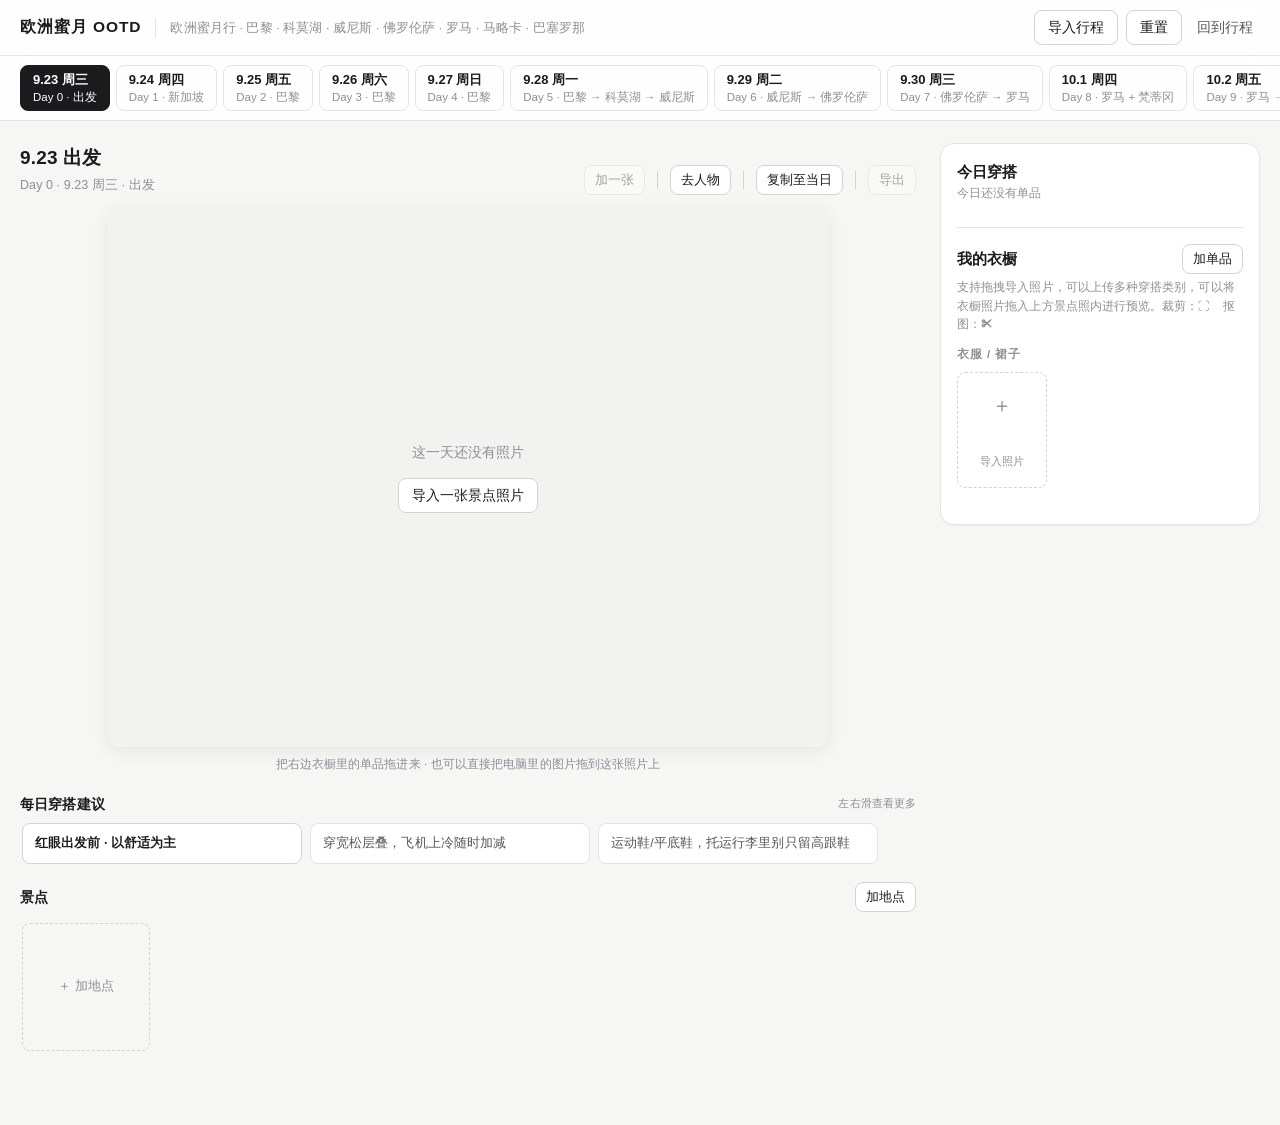
==== commit ad45eb04: "手机端保留「复制至当日」完整文案 Co-authored-by: Cursor <cursoragent@cursor.com>" ====
--- a/trip/dress/index.html
+++ b/trip/dress/index.html
@@ -45,9 +45,7 @@
           </button>
         </div>
         <span class="stage-btn-sep" role="separator" aria-hidden="true"></span>
-        <button class="btn btn-sm" id="btn-copy-day" type="button" title="把当前照片上的单品位置，复制到今日其余景点">
-          <span class="lbl-wide">复制至当日</span><span class="lbl-narrow">复制</span>
-        </button>
+        <button class="btn btn-sm" id="btn-copy-day" type="button" title="把当前照片上的单品位置，复制到今日其余景点">复制至当日</button>
         <span class="stage-btn-sep" role="separator" aria-hidden="true"></span>
         <button class="btn btn-sm" id="btn-export" type="button">导出</button>
       </div>
@@ -114,6 +112,6 @@
 <input type="file" id="filepick" accept="image/*" multiple hidden />
 
 <script src="../data/trip-data.js?v=6"></script>
-<script src="app.js?v=54"></script>
+<script src="app.js?v=55"></script>
 </body>
 </html>
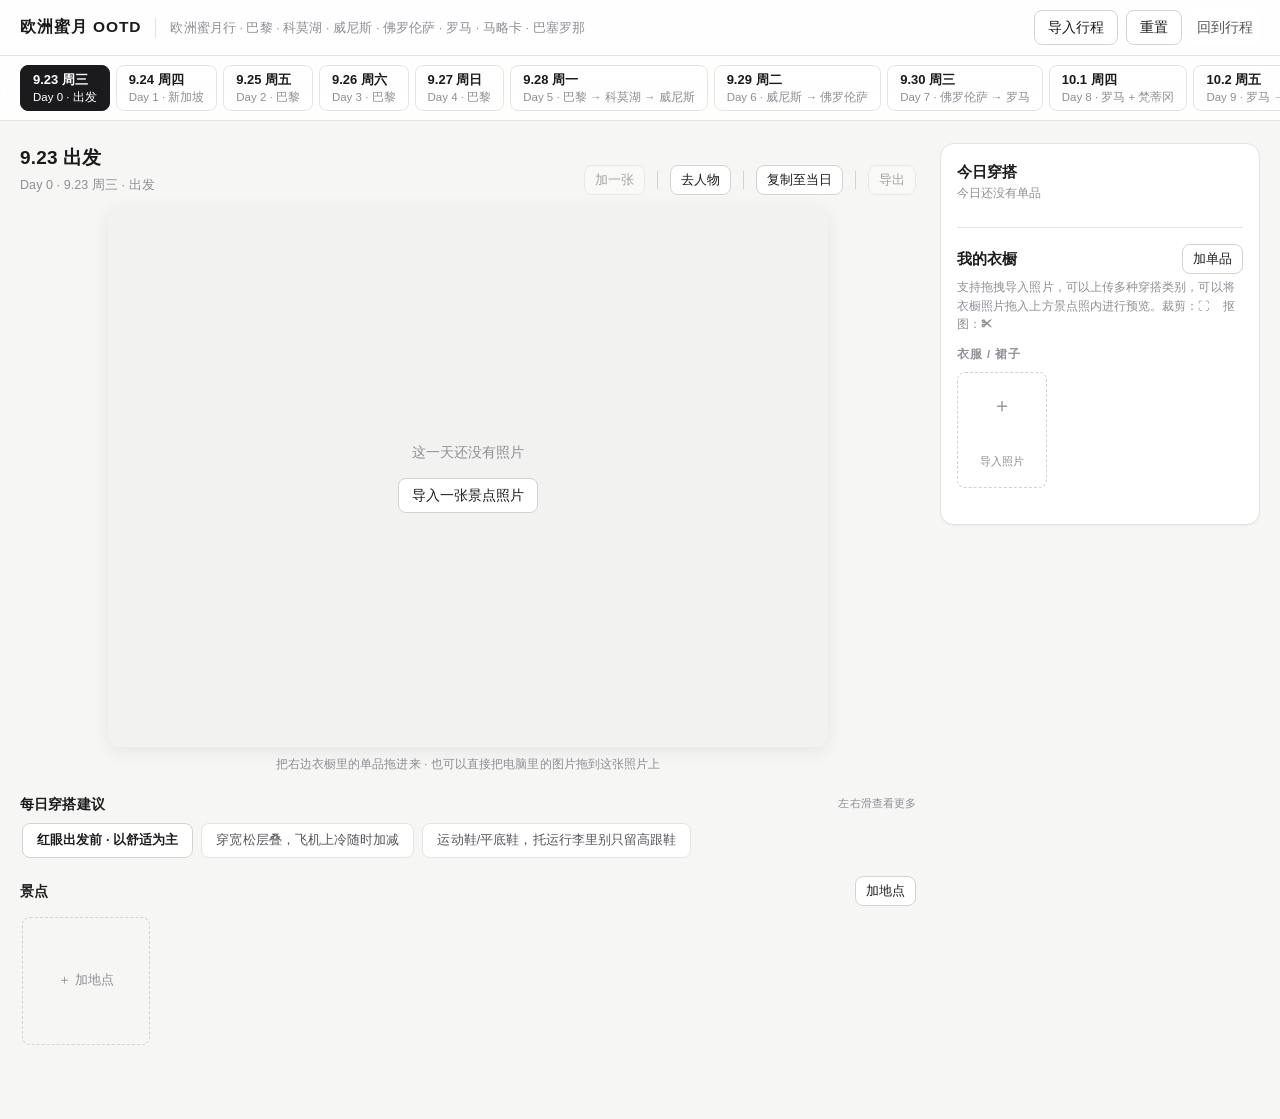
==== commit 03faa18b: "每日穿搭建议卡片随文案拉宽，单行展示 Co-authored-by: Cursor <cursoragent@cursor.com>" ====
--- a/trip/dress/index.html
+++ b/trip/dress/index.html
@@ -6,7 +6,7 @@
 <title>欧洲蜜月 OOTD · 把衣服搭到景点照片上</title>
 <meta name="description" content="欧洲蜜月行程 OOTD：把衣橱单品拖到景点照片上预览成片，支持裁剪与抠图。" />
 <!-- ?v= 是给浏览器看的版本号：改了样式或脚本就把它 +1，免得用户拿到缓存里的旧文件 -->
-<link rel="stylesheet" href="styles.css?v=54" />
+<link rel="stylesheet" href="styles.css?v=56" />
 </head>
 <body class="has-fixed-chrome">
 
@@ -112,6 +112,6 @@
 <input type="file" id="filepick" accept="image/*" multiple hidden />
 
 <script src="../data/trip-data.js?v=6"></script>
-<script src="app.js?v=55"></script>
+<script src="app.js?v=56"></script>
 </body>
 </html>
--- a/trip/dress/styles.css
+++ b/trip/dress/styles.css
@@ -273,18 +273,20 @@
 }
 .outfit-tip-card {
   flex: none;
-  width: min(78vw, 280px);
+  width: max-content;
+  max-width: none;
   scroll-snap-align: start;
   margin: 0;
-  padding: 10px 12px;
+  padding: 8px 14px;
   background: var(--surface);
   border: 1px solid var(--line);
   border-radius: var(--r-sm);
   font-size: 12.5px;
-  line-height: 1.5;
+  line-height: 1.35;
   color: var(--ink-2);
-}
-.outfit-tip-card p { margin: 0; }
+  white-space: nowrap;
+}
+.outfit-tip-card p { margin: 0; white-space: nowrap; }
 .outfit-tip-card.is-summary {
   color: var(--ink);
   font-weight: 600;
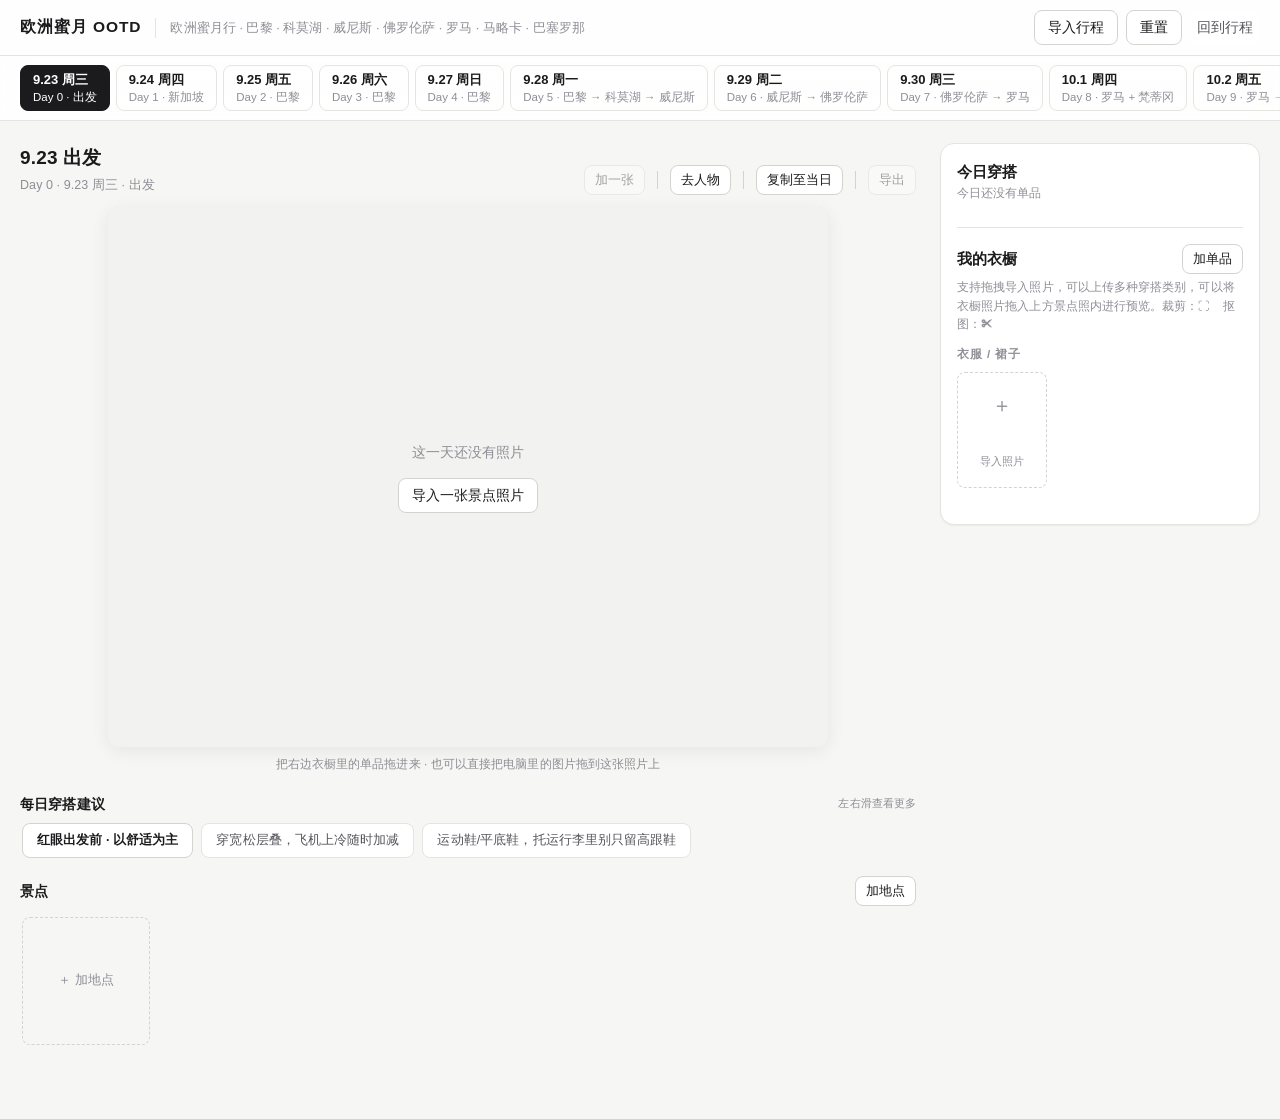
==== commit a3f9db46: "Bump 静态资源 v57 / v41，强制拉取最新 Co-authored-by: Cursor <cursoragent@cursor.com>" ====
--- a/trip/dress/index.html
+++ b/trip/dress/index.html
@@ -6,7 +6,7 @@
 <title>欧洲蜜月 OOTD · 把衣服搭到景点照片上</title>
 <meta name="description" content="欧洲蜜月行程 OOTD：把衣橱单品拖到景点照片上预览成片，支持裁剪与抠图。" />
 <!-- ?v= 是给浏览器看的版本号：改了样式或脚本就把它 +1，免得用户拿到缓存里的旧文件 -->
-<link rel="stylesheet" href="styles.css?v=56" />
+<link rel="stylesheet" href="styles.css?v=57" />
 </head>
 <body class="has-fixed-chrome">
 
@@ -112,6 +112,6 @@
 <input type="file" id="filepick" accept="image/*" multiple hidden />
 
 <script src="../data/trip-data.js?v=6"></script>
-<script src="app.js?v=56"></script>
+<script src="app.js?v=57"></script>
 </body>
 </html>
